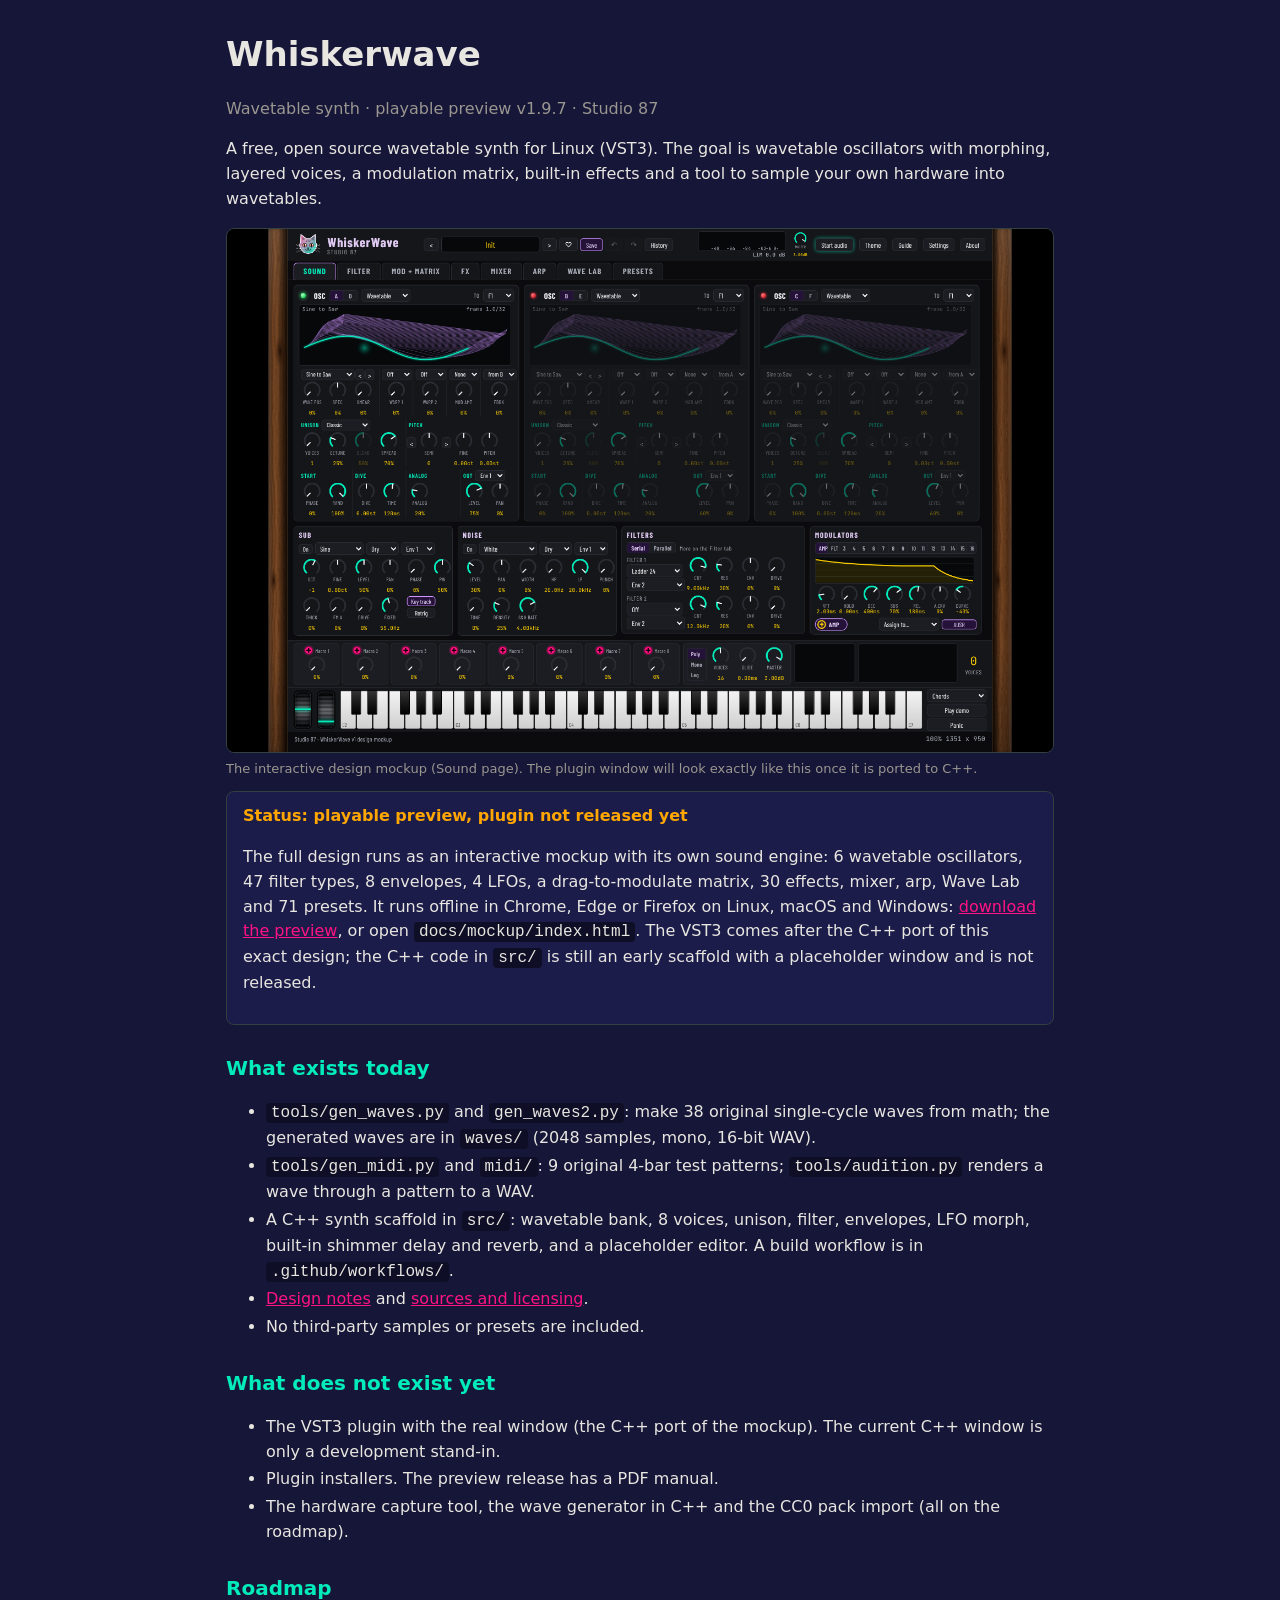
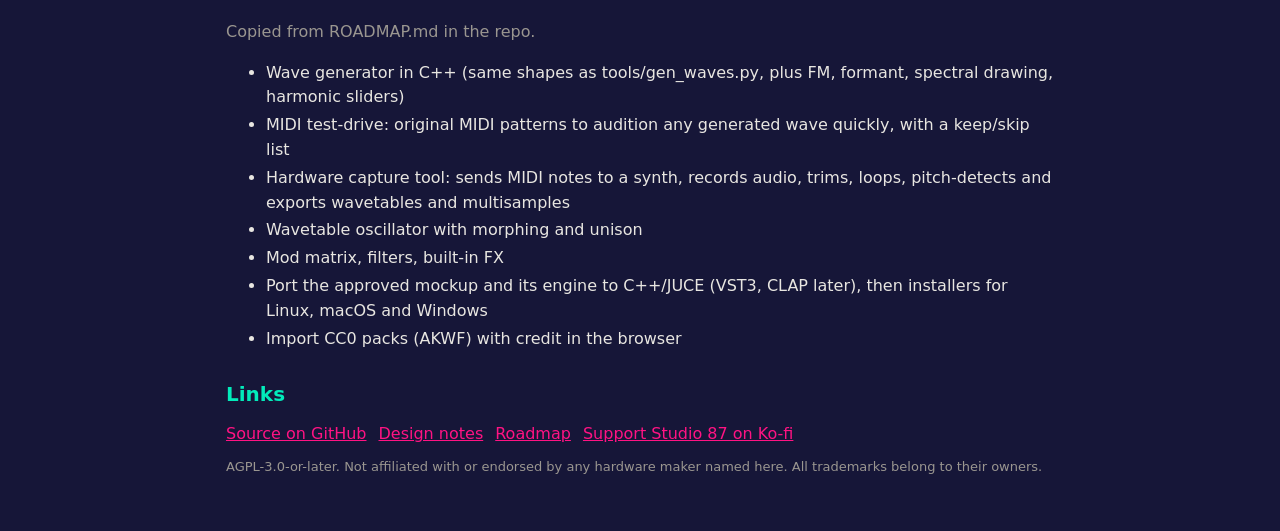
==== docs/index.html @ 93b67c62 "Mockup v1.9.7: 26 melody-grid demos from the Studio 87 music library (AI style studies, not heard by" ====
<!doctype html>
<html lang="en"><head><meta charset="utf-8"><meta name="viewport" content="width=device-width,initial-scale=1">
<title>Whiskerwave</title>
<style>
:root{--bg:#161638;--panel:#1c1c4a;--line:#33403f;--text:#e8e6e1;--muted:#9a9690;--teal:#02EBBA;--pink:#FF1383;--amber:#FFA600}
*{box-sizing:border-box}
body{margin:0;background:var(--bg);color:var(--text);font:16px/1.55 system-ui,Arial,sans-serif}
main{max-width:860px;margin:0 auto;padding:28px 16px 48px}
h1{margin:0 0 4px;font-size:34px} h2{color:var(--teal);font-size:20px;margin:28px 0 8px}
a{color:var(--pink)} .muted{color:var(--muted)}
img.shot{width:100%;height:auto;border:1px solid var(--line);border-radius:8px;display:block}
.cap{color:var(--muted);font-size:13px;margin-top:6px}
.box{background:var(--panel);border:1px solid var(--line);border-radius:8px;padding:12px 16px;margin:12px 0}
.box b{color:var(--amber)} li{margin:3px 0}
code{background:#0e0e26;padding:1px 5px;border-radius:4px}
.links a{display:inline-block;margin:4px 12px 4px 0}
</style></head><body><main>
<h1>Whiskerwave</h1>
<p class="muted">Wavetable synth · playable preview v1.9.7 · Studio 87</p>
<p>A free, open source wavetable synth for Linux (VST3). The goal is wavetable oscillators with morphing, layered voices, a modulation matrix, built-in effects and a tool to sample your own hardware into wavetables.</p>
<img class="shot" src="screenshot.png" alt="WhiskerWave mockup, Sound page">
<div class="cap">The interactive design mockup (Sound page). The plugin window will look exactly like this once it is ported to C++.</div>
<div class="box"><b>Status: playable preview, plugin not released yet</b><p>The full design runs as an interactive mockup with its own sound engine: 6 wavetable oscillators, 47 filter types, 8 envelopes, 4 LFOs, a drag-to-modulate matrix, 30 effects, mixer, arp, Wave Lab and 71 presets. It runs offline in Chrome, Edge or Firefox on Linux, macOS and Windows: <a href="https://github.com/SpeakingColors/whiskerwave-vst/releases/tag/v1.9.7-preview">download the preview</a>, or open <code>docs/mockup/index.html</code>. The VST3 comes after the C++ port of this exact design; the C++ code in <code>src/</code> is still an early scaffold with a placeholder window and is not released.</p></div>
<h2>What exists today</h2><ul><li><code>tools/gen_waves.py</code> and <code>gen_waves2.py</code>: make 38 original single-cycle waves from math; the generated waves are in <code>waves/</code> (2048 samples, mono, 16-bit WAV).</li><li><code>tools/gen_midi.py</code> and <code>midi/</code>: 9 original 4-bar test patterns; <code>tools/audition.py</code> renders a wave through a pattern to a WAV.</li><li>A C++ synth scaffold in <code>src/</code>: wavetable bank, 8 voices, unison, filter, envelopes, LFO morph, built-in shimmer delay and reverb, and a placeholder editor. A build workflow is in <code>.github/workflows/</code>.</li><li><a href="https://github.com/SpeakingColors/whiskerwave-vst/blob/main/docs/DESIGN.md">Design notes</a> and <a href="https://github.com/SpeakingColors/whiskerwave-vst/blob/main/docs/SOURCES.md">sources and licensing</a>.</li><li>No third-party samples or presets are included.</li></ul>
<h2>What does not exist yet</h2><ul><li>The VST3 plugin with the real window (the C++ port of the mockup). The current C++ window is only a development stand-in.</li><li>Plugin installers. The preview release has a PDF manual.</li><li>The hardware capture tool, the wave generator in C++ and the CC0 pack import (all on the roadmap).</li></ul>
<h2>Roadmap</h2><p class="muted">Copied from ROADMAP.md in the repo.</p><ul><li>Wave generator in C++ (same shapes as tools/gen_waves.py, plus FM, formant, spectral drawing, harmonic sliders)</li><li>MIDI test-drive: original MIDI patterns to audition any generated wave quickly, with a keep/skip list</li><li>Hardware capture tool: sends MIDI notes to a synth, records audio, trims, loops, pitch-detects and exports wavetables and multisamples</li><li>Wavetable oscillator with morphing and unison</li><li>Mod matrix, filters, built-in FX</li><li>Port the approved mockup and its engine to C++/JUCE (VST3, CLAP later), then installers for Linux, macOS and Windows</li><li>Import CC0 packs (AKWF) with credit in the browser</li></ul>
<div class="links"><h2>Links</h2><a href="https://github.com/SpeakingColors/whiskerwave-vst">Source on GitHub</a><a href="https://github.com/SpeakingColors/whiskerwave-vst/blob/main/docs/DESIGN.md">Design notes</a><a href="https://github.com/SpeakingColors/whiskerwave-vst/blob/main/ROADMAP.md">Roadmap</a><a href="https://ko-fi.com/studio87">Support Studio 87 on Ko-fi</a></div>
<p class="cap">AGPL-3.0-or-later. Not affiliated with or endorsed by any hardware maker named here. All trademarks belong to their owners.</p></main></body></html>
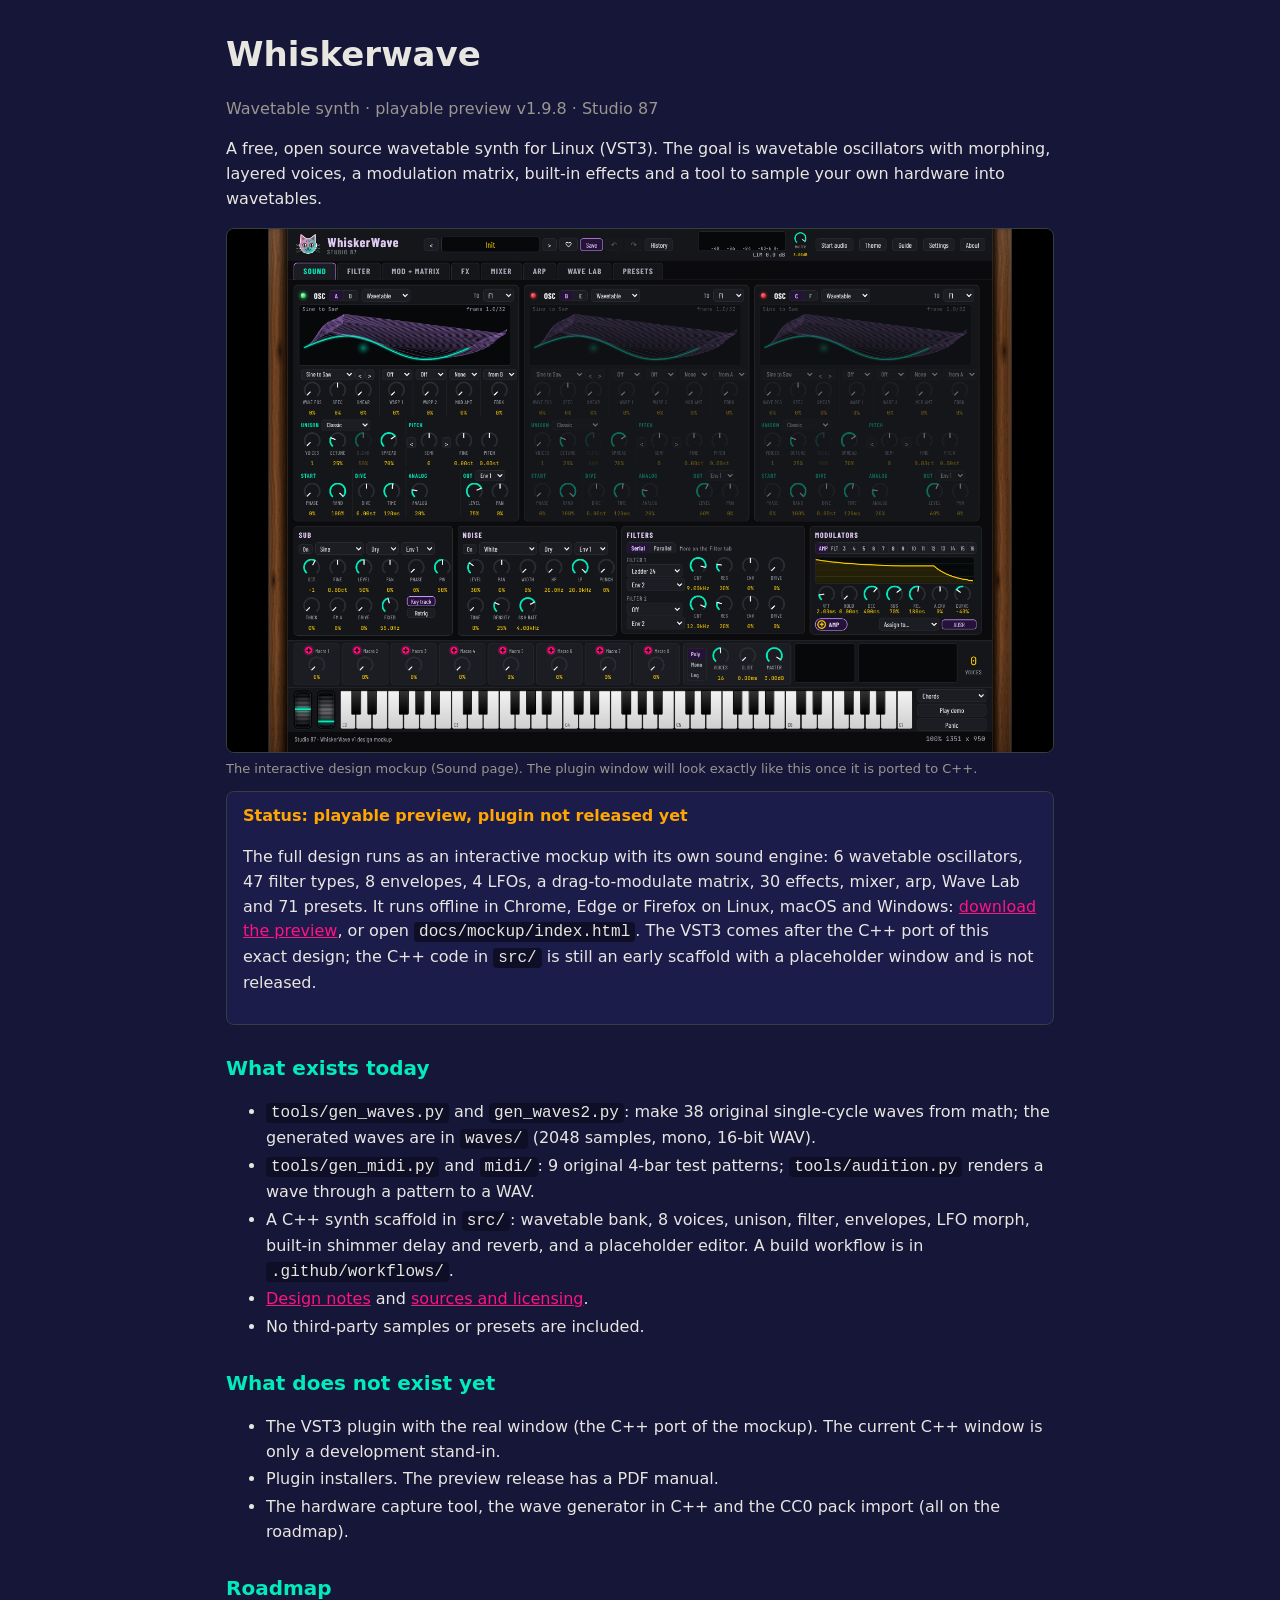
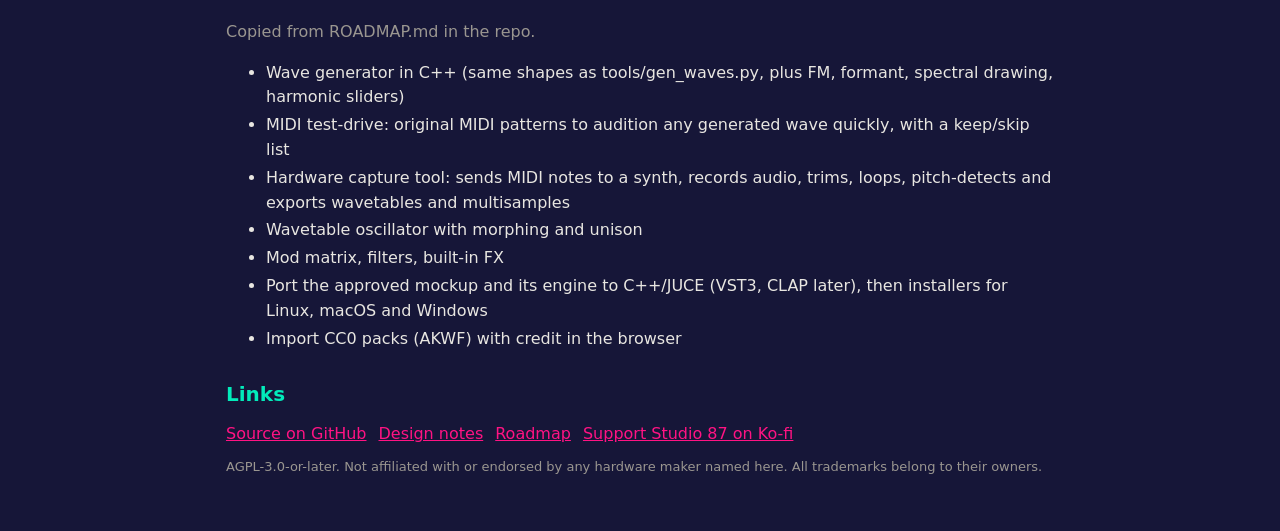
==== commit 32c89d9a: "v1.9.8: no empty info bubble on presets without a note Co-Authored-By: Claude Sonnet 5.5 <noreply@an" ====
--- a/docs/index.html
+++ b/docs/index.html
@@ -16,11 +16,11 @@
 .links a{display:inline-block;margin:4px 12px 4px 0}
 </style></head><body><main>
 <h1>Whiskerwave</h1>
-<p class="muted">Wavetable synth · playable preview v1.9.7 · Studio 87</p>
+<p class="muted">Wavetable synth · playable preview v1.9.8 · Studio 87</p>
 <p>A free, open source wavetable synth for Linux (VST3). The goal is wavetable oscillators with morphing, layered voices, a modulation matrix, built-in effects and a tool to sample your own hardware into wavetables.</p>
 <img class="shot" src="screenshot.png" alt="WhiskerWave mockup, Sound page">
 <div class="cap">The interactive design mockup (Sound page). The plugin window will look exactly like this once it is ported to C++.</div>
-<div class="box"><b>Status: playable preview, plugin not released yet</b><p>The full design runs as an interactive mockup with its own sound engine: 6 wavetable oscillators, 47 filter types, 8 envelopes, 4 LFOs, a drag-to-modulate matrix, 30 effects, mixer, arp, Wave Lab and 71 presets. It runs offline in Chrome, Edge or Firefox on Linux, macOS and Windows: <a href="https://github.com/SpeakingColors/whiskerwave-vst/releases/tag/v1.9.7-preview">download the preview</a>, or open <code>docs/mockup/index.html</code>. The VST3 comes after the C++ port of this exact design; the C++ code in <code>src/</code> is still an early scaffold with a placeholder window and is not released.</p></div>
+<div class="box"><b>Status: playable preview, plugin not released yet</b><p>The full design runs as an interactive mockup with its own sound engine: 6 wavetable oscillators, 47 filter types, 8 envelopes, 4 LFOs, a drag-to-modulate matrix, 30 effects, mixer, arp, Wave Lab and 71 presets. It runs offline in Chrome, Edge or Firefox on Linux, macOS and Windows: <a href="https://github.com/SpeakingColors/whiskerwave-vst/releases/tag/v1.9.8-preview">download the preview</a>, or open <code>docs/mockup/index.html</code>. The VST3 comes after the C++ port of this exact design; the C++ code in <code>src/</code> is still an early scaffold with a placeholder window and is not released.</p></div>
 <h2>What exists today</h2><ul><li><code>tools/gen_waves.py</code> and <code>gen_waves2.py</code>: make 38 original single-cycle waves from math; the generated waves are in <code>waves/</code> (2048 samples, mono, 16-bit WAV).</li><li><code>tools/gen_midi.py</code> and <code>midi/</code>: 9 original 4-bar test patterns; <code>tools/audition.py</code> renders a wave through a pattern to a WAV.</li><li>A C++ synth scaffold in <code>src/</code>: wavetable bank, 8 voices, unison, filter, envelopes, LFO morph, built-in shimmer delay and reverb, and a placeholder editor. A build workflow is in <code>.github/workflows/</code>.</li><li><a href="https://github.com/SpeakingColors/whiskerwave-vst/blob/main/docs/DESIGN.md">Design notes</a> and <a href="https://github.com/SpeakingColors/whiskerwave-vst/blob/main/docs/SOURCES.md">sources and licensing</a>.</li><li>No third-party samples or presets are included.</li></ul>
 <h2>What does not exist yet</h2><ul><li>The VST3 plugin with the real window (the C++ port of the mockup). The current C++ window is only a development stand-in.</li><li>Plugin installers. The preview release has a PDF manual.</li><li>The hardware capture tool, the wave generator in C++ and the CC0 pack import (all on the roadmap).</li></ul>
 <h2>Roadmap</h2><p class="muted">Copied from ROADMAP.md in the repo.</p><ul><li>Wave generator in C++ (same shapes as tools/gen_waves.py, plus FM, formant, spectral drawing, harmonic sliders)</li><li>MIDI test-drive: original MIDI patterns to audition any generated wave quickly, with a keep/skip list</li><li>Hardware capture tool: sends MIDI notes to a synth, records audio, trims, loops, pitch-detects and exports wavetables and multisamples</li><li>Wavetable oscillator with morphing and unison</li><li>Mod matrix, filters, built-in FX</li><li>Port the approved mockup and its engine to C++/JUCE (VST3, CLAP later), then installers for Linux, macOS and Windows</li><li>Import CC0 packs (AKWF) with credit in the browser</li></ul>
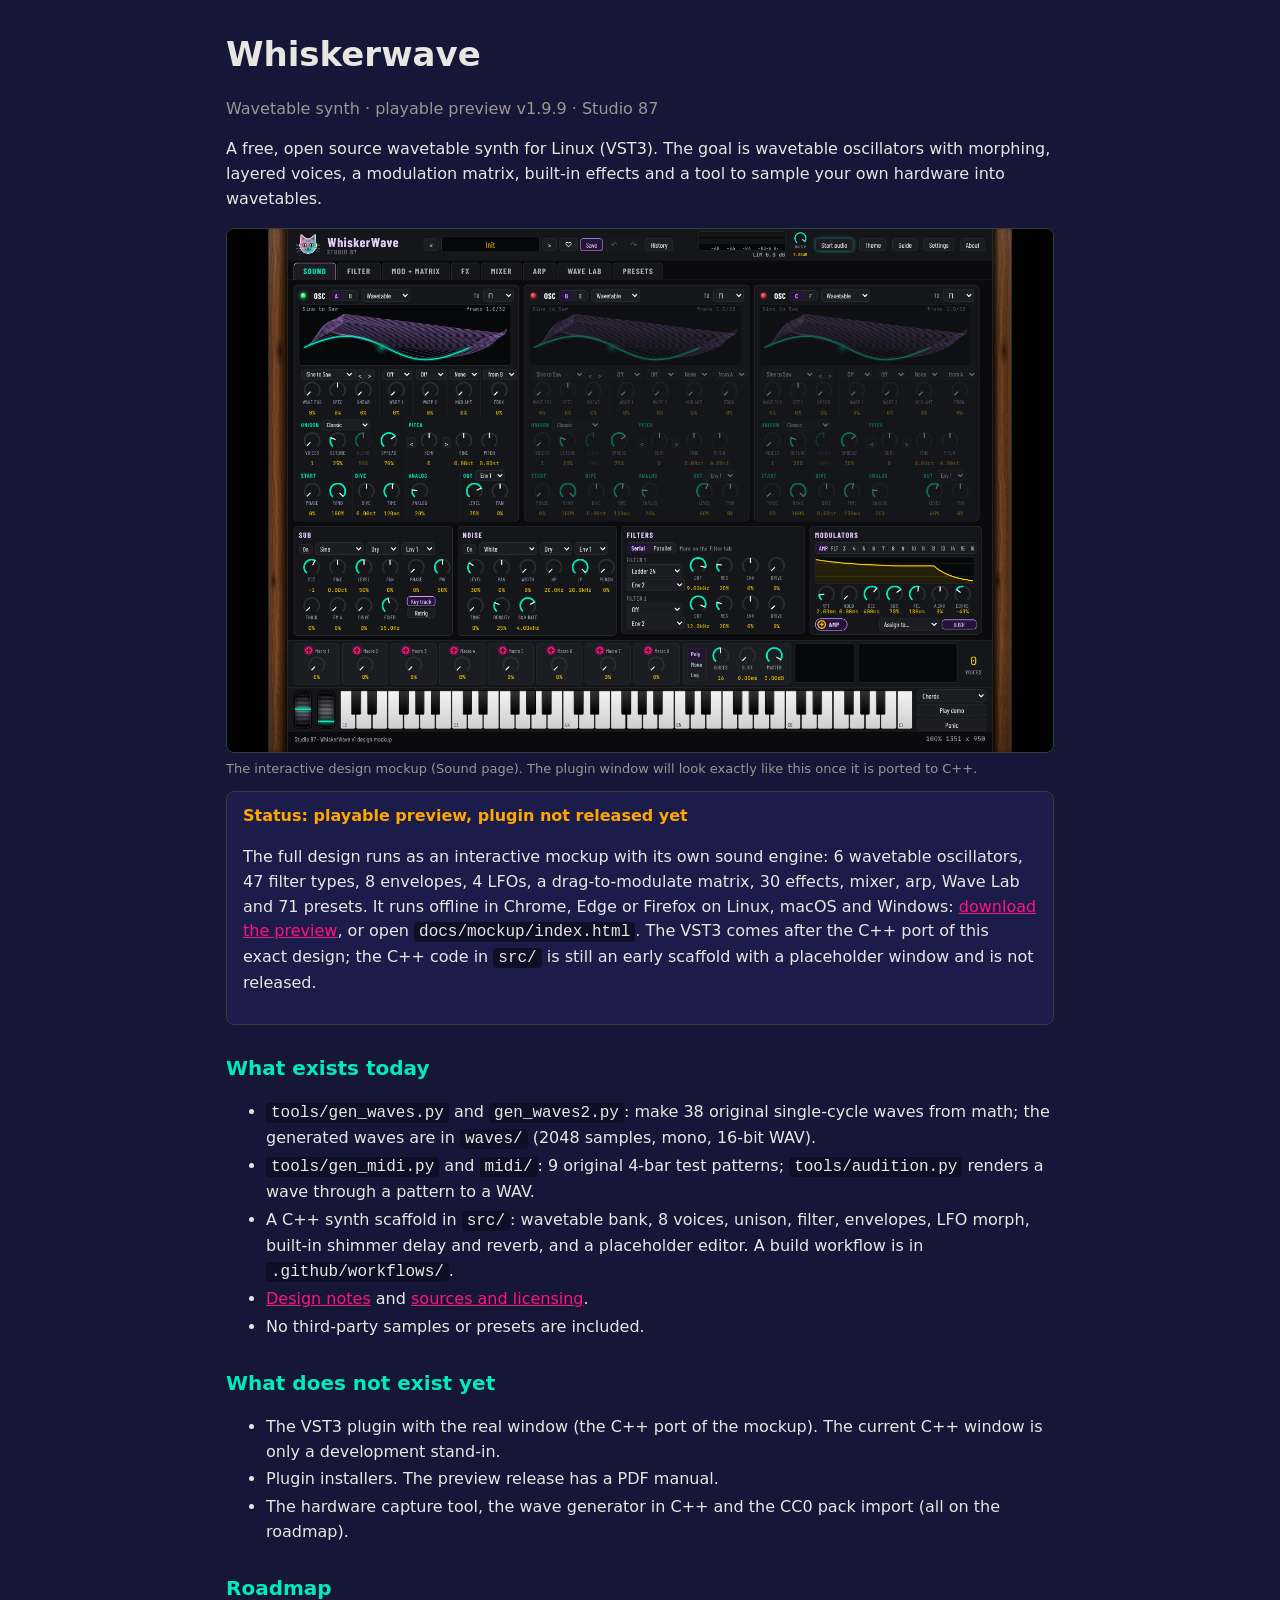
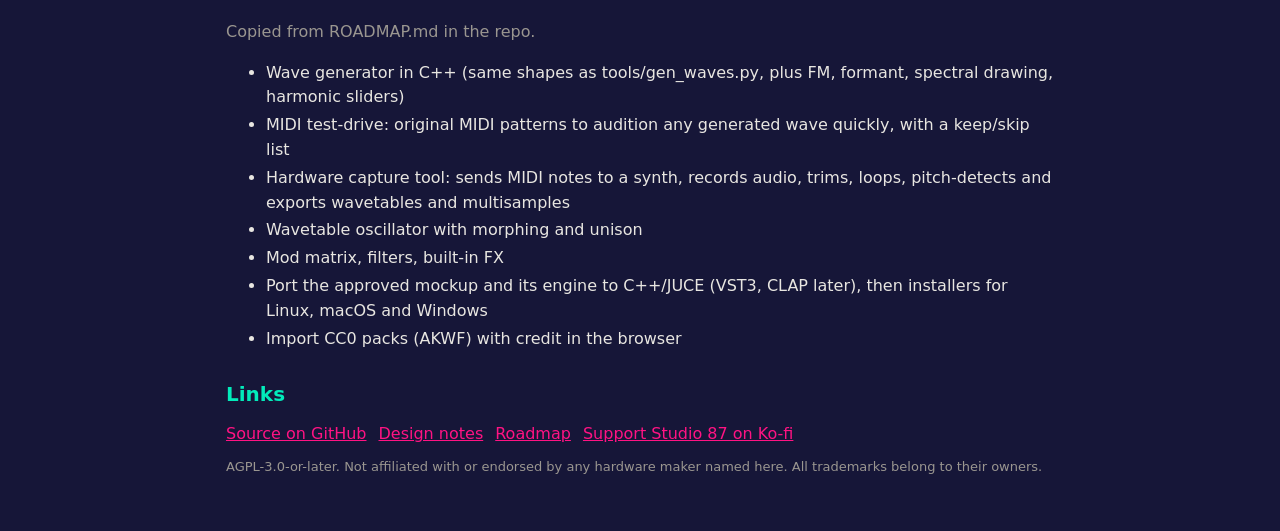
==== commit 649b62a2: "v1.9.9: popups sit inside the window between the wood cheeks, meters use the JPurrr SodaPop colours " ====
--- a/docs/index.html
+++ b/docs/index.html
@@ -16,11 +16,11 @@
 .links a{display:inline-block;margin:4px 12px 4px 0}
 </style></head><body><main>
 <h1>Whiskerwave</h1>
-<p class="muted">Wavetable synth · playable preview v1.9.8 · Studio 87</p>
+<p class="muted">Wavetable synth · playable preview v1.9.9 · Studio 87</p>
 <p>A free, open source wavetable synth for Linux (VST3). The goal is wavetable oscillators with morphing, layered voices, a modulation matrix, built-in effects and a tool to sample your own hardware into wavetables.</p>
 <img class="shot" src="screenshot.png" alt="WhiskerWave mockup, Sound page">
 <div class="cap">The interactive design mockup (Sound page). The plugin window will look exactly like this once it is ported to C++.</div>
-<div class="box"><b>Status: playable preview, plugin not released yet</b><p>The full design runs as an interactive mockup with its own sound engine: 6 wavetable oscillators, 47 filter types, 8 envelopes, 4 LFOs, a drag-to-modulate matrix, 30 effects, mixer, arp, Wave Lab and 71 presets. It runs offline in Chrome, Edge or Firefox on Linux, macOS and Windows: <a href="https://github.com/SpeakingColors/whiskerwave-vst/releases/tag/v1.9.8-preview">download the preview</a>, or open <code>docs/mockup/index.html</code>. The VST3 comes after the C++ port of this exact design; the C++ code in <code>src/</code> is still an early scaffold with a placeholder window and is not released.</p></div>
+<div class="box"><b>Status: playable preview, plugin not released yet</b><p>The full design runs as an interactive mockup with its own sound engine: 6 wavetable oscillators, 47 filter types, 8 envelopes, 4 LFOs, a drag-to-modulate matrix, 30 effects, mixer, arp, Wave Lab and 71 presets. It runs offline in Chrome, Edge or Firefox on Linux, macOS and Windows: <a href="https://github.com/SpeakingColors/whiskerwave-vst/releases/tag/v1.9.9-preview">download the preview</a>, or open <code>docs/mockup/index.html</code>. The VST3 comes after the C++ port of this exact design; the C++ code in <code>src/</code> is still an early scaffold with a placeholder window and is not released.</p></div>
 <h2>What exists today</h2><ul><li><code>tools/gen_waves.py</code> and <code>gen_waves2.py</code>: make 38 original single-cycle waves from math; the generated waves are in <code>waves/</code> (2048 samples, mono, 16-bit WAV).</li><li><code>tools/gen_midi.py</code> and <code>midi/</code>: 9 original 4-bar test patterns; <code>tools/audition.py</code> renders a wave through a pattern to a WAV.</li><li>A C++ synth scaffold in <code>src/</code>: wavetable bank, 8 voices, unison, filter, envelopes, LFO morph, built-in shimmer delay and reverb, and a placeholder editor. A build workflow is in <code>.github/workflows/</code>.</li><li><a href="https://github.com/SpeakingColors/whiskerwave-vst/blob/main/docs/DESIGN.md">Design notes</a> and <a href="https://github.com/SpeakingColors/whiskerwave-vst/blob/main/docs/SOURCES.md">sources and licensing</a>.</li><li>No third-party samples or presets are included.</li></ul>
 <h2>What does not exist yet</h2><ul><li>The VST3 plugin with the real window (the C++ port of the mockup). The current C++ window is only a development stand-in.</li><li>Plugin installers. The preview release has a PDF manual.</li><li>The hardware capture tool, the wave generator in C++ and the CC0 pack import (all on the roadmap).</li></ul>
 <h2>Roadmap</h2><p class="muted">Copied from ROADMAP.md in the repo.</p><ul><li>Wave generator in C++ (same shapes as tools/gen_waves.py, plus FM, formant, spectral drawing, harmonic sliders)</li><li>MIDI test-drive: original MIDI patterns to audition any generated wave quickly, with a keep/skip list</li><li>Hardware capture tool: sends MIDI notes to a synth, records audio, trims, loops, pitch-detects and exports wavetables and multisamples</li><li>Wavetable oscillator with morphing and unison</li><li>Mod matrix, filters, built-in FX</li><li>Port the approved mockup and its engine to C++/JUCE (VST3, CLAP later), then installers for Linux, macOS and Windows</li><li>Import CC0 packs (AKWF) with credit in the browser</li></ul>
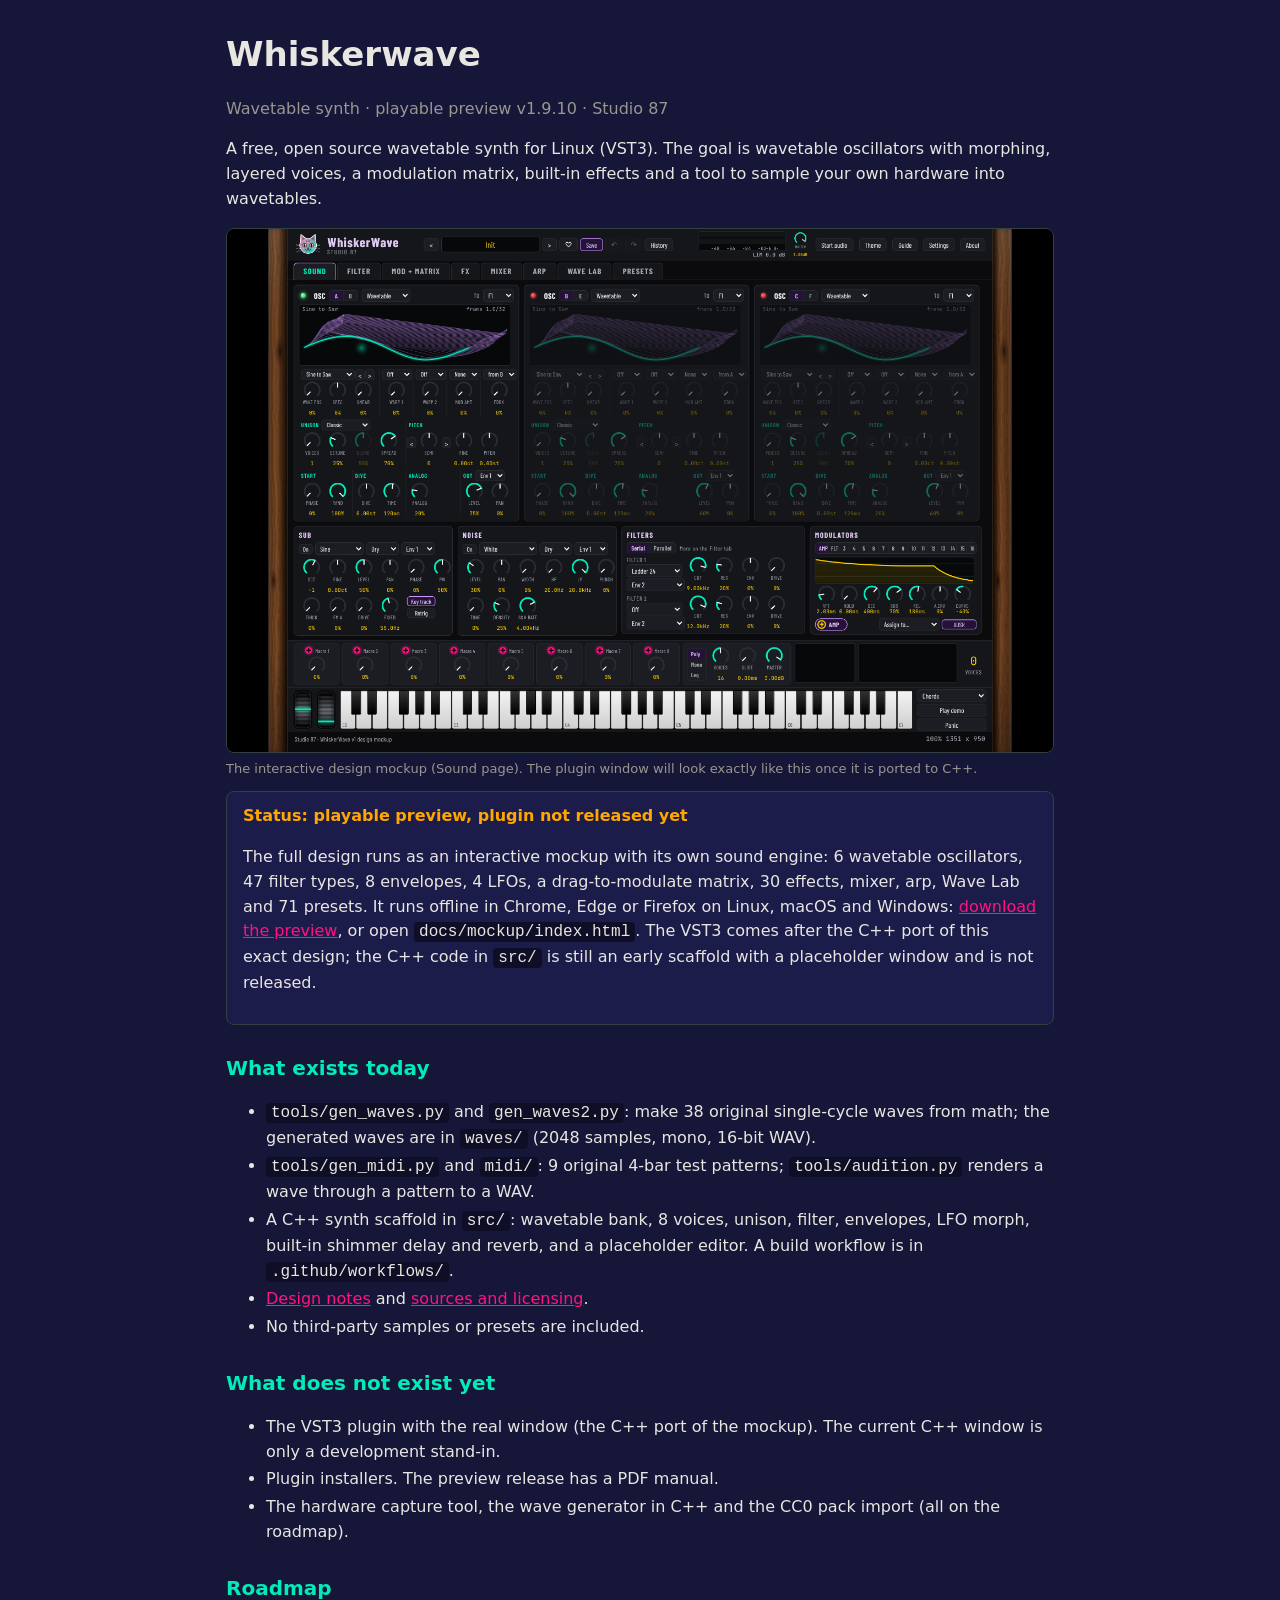
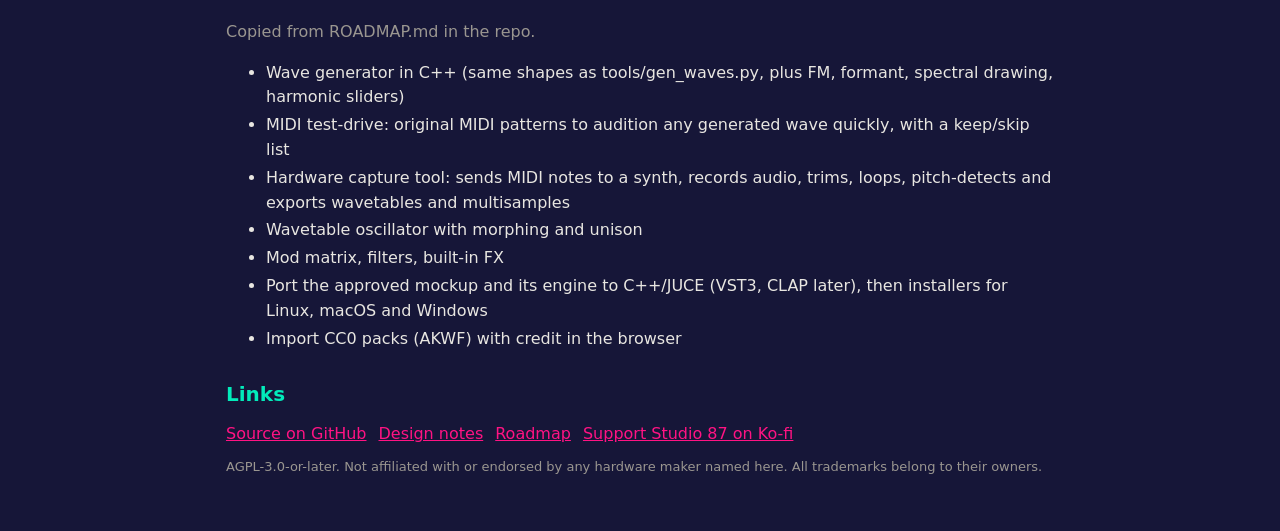
==== commit 46c11f6d: "v1.9.10: custom LFO shape is editable in every modulator slot, rewritten Hands up, Lead melody and H" ====
--- a/docs/index.html
+++ b/docs/index.html
@@ -16,11 +16,11 @@
 .links a{display:inline-block;margin:4px 12px 4px 0}
 </style></head><body><main>
 <h1>Whiskerwave</h1>
-<p class="muted">Wavetable synth · playable preview v1.9.9 · Studio 87</p>
+<p class="muted">Wavetable synth · playable preview v1.9.10 · Studio 87</p>
 <p>A free, open source wavetable synth for Linux (VST3). The goal is wavetable oscillators with morphing, layered voices, a modulation matrix, built-in effects and a tool to sample your own hardware into wavetables.</p>
 <img class="shot" src="screenshot.png" alt="WhiskerWave mockup, Sound page">
 <div class="cap">The interactive design mockup (Sound page). The plugin window will look exactly like this once it is ported to C++.</div>
-<div class="box"><b>Status: playable preview, plugin not released yet</b><p>The full design runs as an interactive mockup with its own sound engine: 6 wavetable oscillators, 47 filter types, 8 envelopes, 4 LFOs, a drag-to-modulate matrix, 30 effects, mixer, arp, Wave Lab and 71 presets. It runs offline in Chrome, Edge or Firefox on Linux, macOS and Windows: <a href="https://github.com/SpeakingColors/whiskerwave-vst/releases/tag/v1.9.9-preview">download the preview</a>, or open <code>docs/mockup/index.html</code>. The VST3 comes after the C++ port of this exact design; the C++ code in <code>src/</code> is still an early scaffold with a placeholder window and is not released.</p></div>
+<div class="box"><b>Status: playable preview, plugin not released yet</b><p>The full design runs as an interactive mockup with its own sound engine: 6 wavetable oscillators, 47 filter types, 8 envelopes, 4 LFOs, a drag-to-modulate matrix, 30 effects, mixer, arp, Wave Lab and 71 presets. It runs offline in Chrome, Edge or Firefox on Linux, macOS and Windows: <a href="https://github.com/SpeakingColors/whiskerwave-vst/releases/tag/v1.9.10-preview">download the preview</a>, or open <code>docs/mockup/index.html</code>. The VST3 comes after the C++ port of this exact design; the C++ code in <code>src/</code> is still an early scaffold with a placeholder window and is not released.</p></div>
 <h2>What exists today</h2><ul><li><code>tools/gen_waves.py</code> and <code>gen_waves2.py</code>: make 38 original single-cycle waves from math; the generated waves are in <code>waves/</code> (2048 samples, mono, 16-bit WAV).</li><li><code>tools/gen_midi.py</code> and <code>midi/</code>: 9 original 4-bar test patterns; <code>tools/audition.py</code> renders a wave through a pattern to a WAV.</li><li>A C++ synth scaffold in <code>src/</code>: wavetable bank, 8 voices, unison, filter, envelopes, LFO morph, built-in shimmer delay and reverb, and a placeholder editor. A build workflow is in <code>.github/workflows/</code>.</li><li><a href="https://github.com/SpeakingColors/whiskerwave-vst/blob/main/docs/DESIGN.md">Design notes</a> and <a href="https://github.com/SpeakingColors/whiskerwave-vst/blob/main/docs/SOURCES.md">sources and licensing</a>.</li><li>No third-party samples or presets are included.</li></ul>
 <h2>What does not exist yet</h2><ul><li>The VST3 plugin with the real window (the C++ port of the mockup). The current C++ window is only a development stand-in.</li><li>Plugin installers. The preview release has a PDF manual.</li><li>The hardware capture tool, the wave generator in C++ and the CC0 pack import (all on the roadmap).</li></ul>
 <h2>Roadmap</h2><p class="muted">Copied from ROADMAP.md in the repo.</p><ul><li>Wave generator in C++ (same shapes as tools/gen_waves.py, plus FM, formant, spectral drawing, harmonic sliders)</li><li>MIDI test-drive: original MIDI patterns to audition any generated wave quickly, with a keep/skip list</li><li>Hardware capture tool: sends MIDI notes to a synth, records audio, trims, loops, pitch-detects and exports wavetables and multisamples</li><li>Wavetable oscillator with morphing and unison</li><li>Mod matrix, filters, built-in FX</li><li>Port the approved mockup and its engine to C++/JUCE (VST3, CLAP later), then installers for Linux, macOS and Windows</li><li>Import CC0 packs (AKWF) with credit in the browser</li></ul>
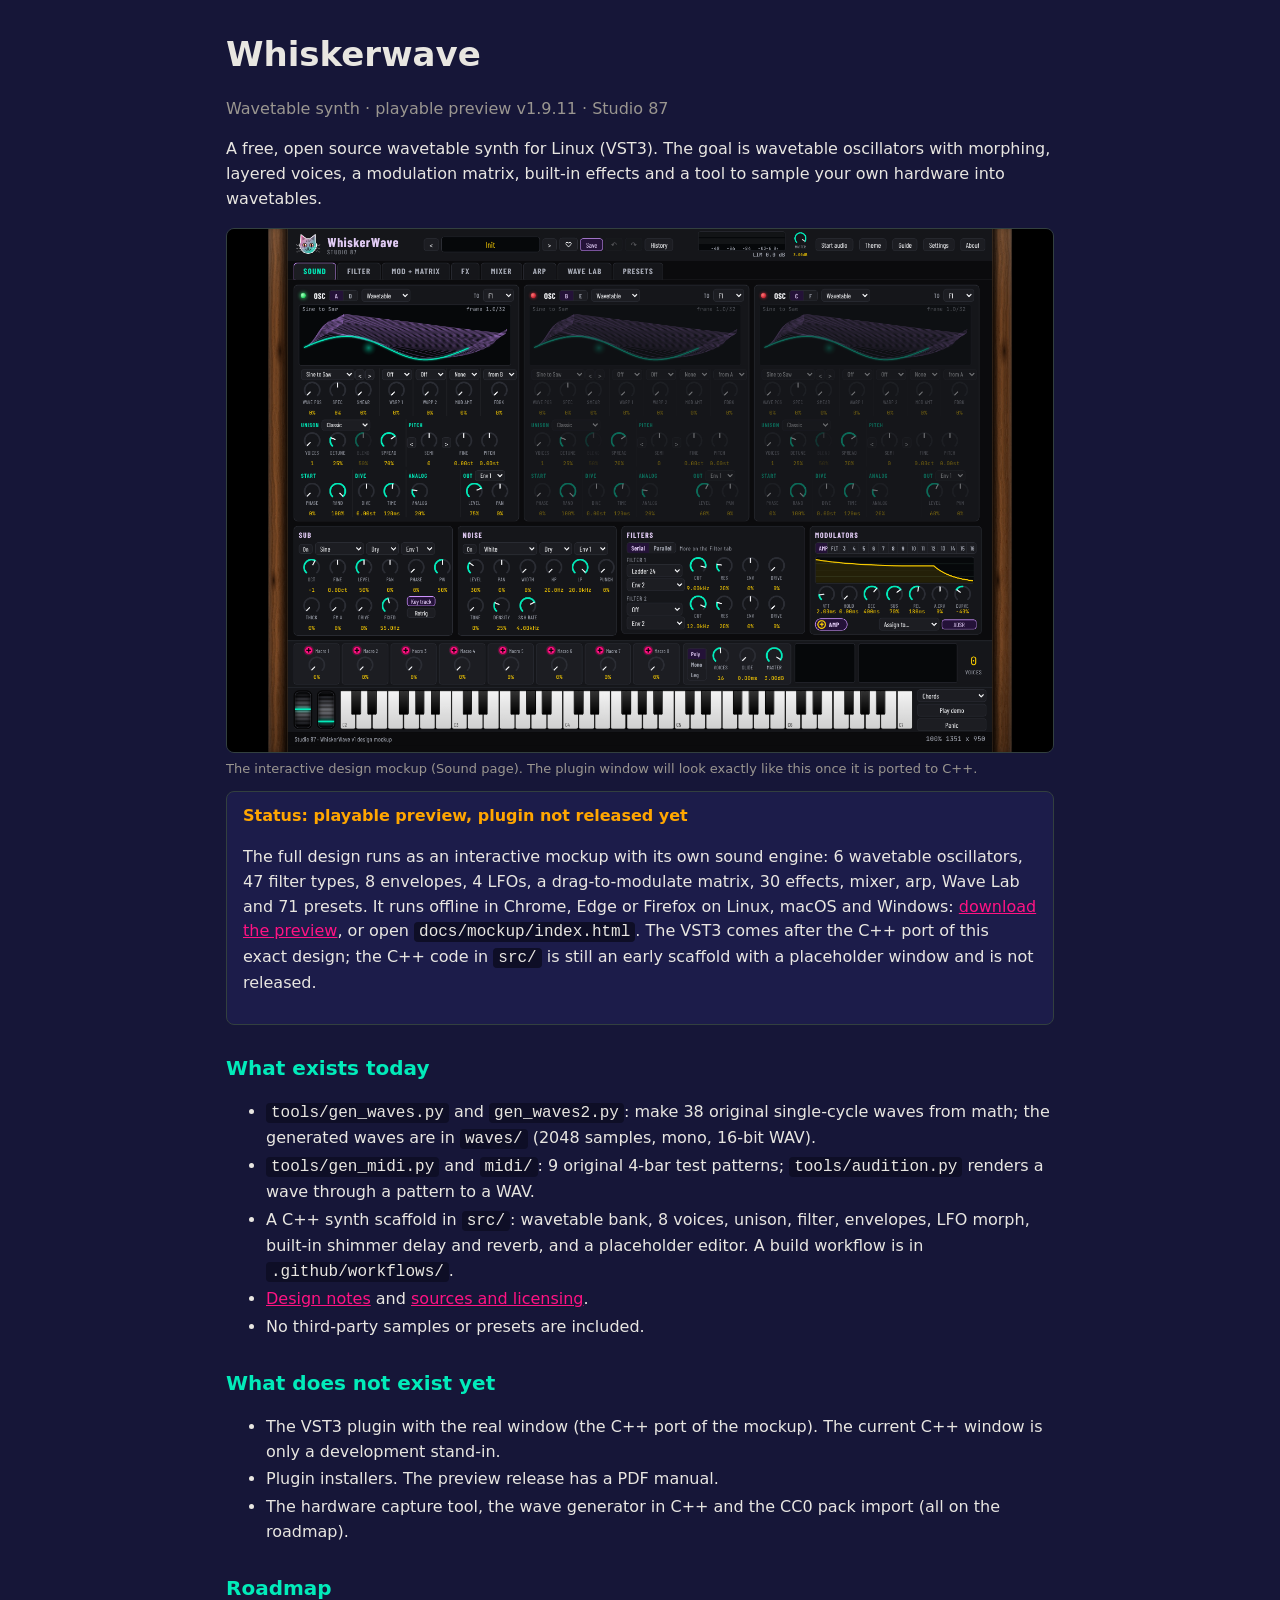
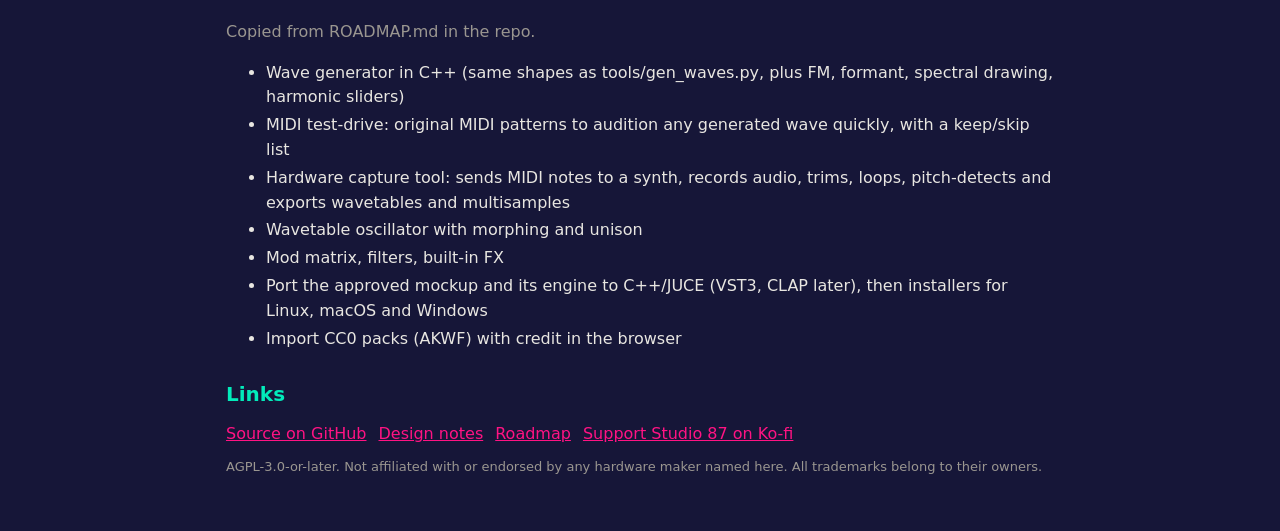
==== commit efd74302: "v1.9.11: audio start can no longer hang: worklet timeout, silent-worklet watchdog with fallback, res" ====
--- a/docs/index.html
+++ b/docs/index.html
@@ -16,11 +16,11 @@
 .links a{display:inline-block;margin:4px 12px 4px 0}
 </style></head><body><main>
 <h1>Whiskerwave</h1>
-<p class="muted">Wavetable synth · playable preview v1.9.10 · Studio 87</p>
+<p class="muted">Wavetable synth · playable preview v1.9.11 · Studio 87</p>
 <p>A free, open source wavetable synth for Linux (VST3). The goal is wavetable oscillators with morphing, layered voices, a modulation matrix, built-in effects and a tool to sample your own hardware into wavetables.</p>
 <img class="shot" src="screenshot.png" alt="WhiskerWave mockup, Sound page">
 <div class="cap">The interactive design mockup (Sound page). The plugin window will look exactly like this once it is ported to C++.</div>
-<div class="box"><b>Status: playable preview, plugin not released yet</b><p>The full design runs as an interactive mockup with its own sound engine: 6 wavetable oscillators, 47 filter types, 8 envelopes, 4 LFOs, a drag-to-modulate matrix, 30 effects, mixer, arp, Wave Lab and 71 presets. It runs offline in Chrome, Edge or Firefox on Linux, macOS and Windows: <a href="https://github.com/SpeakingColors/whiskerwave-vst/releases/tag/v1.9.10-preview">download the preview</a>, or open <code>docs/mockup/index.html</code>. The VST3 comes after the C++ port of this exact design; the C++ code in <code>src/</code> is still an early scaffold with a placeholder window and is not released.</p></div>
+<div class="box"><b>Status: playable preview, plugin not released yet</b><p>The full design runs as an interactive mockup with its own sound engine: 6 wavetable oscillators, 47 filter types, 8 envelopes, 4 LFOs, a drag-to-modulate matrix, 30 effects, mixer, arp, Wave Lab and 71 presets. It runs offline in Chrome, Edge or Firefox on Linux, macOS and Windows: <a href="https://github.com/SpeakingColors/whiskerwave-vst/releases/tag/v1.9.11-preview">download the preview</a>, or open <code>docs/mockup/index.html</code>. The VST3 comes after the C++ port of this exact design; the C++ code in <code>src/</code> is still an early scaffold with a placeholder window and is not released.</p></div>
 <h2>What exists today</h2><ul><li><code>tools/gen_waves.py</code> and <code>gen_waves2.py</code>: make 38 original single-cycle waves from math; the generated waves are in <code>waves/</code> (2048 samples, mono, 16-bit WAV).</li><li><code>tools/gen_midi.py</code> and <code>midi/</code>: 9 original 4-bar test patterns; <code>tools/audition.py</code> renders a wave through a pattern to a WAV.</li><li>A C++ synth scaffold in <code>src/</code>: wavetable bank, 8 voices, unison, filter, envelopes, LFO morph, built-in shimmer delay and reverb, and a placeholder editor. A build workflow is in <code>.github/workflows/</code>.</li><li><a href="https://github.com/SpeakingColors/whiskerwave-vst/blob/main/docs/DESIGN.md">Design notes</a> and <a href="https://github.com/SpeakingColors/whiskerwave-vst/blob/main/docs/SOURCES.md">sources and licensing</a>.</li><li>No third-party samples or presets are included.</li></ul>
 <h2>What does not exist yet</h2><ul><li>The VST3 plugin with the real window (the C++ port of the mockup). The current C++ window is only a development stand-in.</li><li>Plugin installers. The preview release has a PDF manual.</li><li>The hardware capture tool, the wave generator in C++ and the CC0 pack import (all on the roadmap).</li></ul>
 <h2>Roadmap</h2><p class="muted">Copied from ROADMAP.md in the repo.</p><ul><li>Wave generator in C++ (same shapes as tools/gen_waves.py, plus FM, formant, spectral drawing, harmonic sliders)</li><li>MIDI test-drive: original MIDI patterns to audition any generated wave quickly, with a keep/skip list</li><li>Hardware capture tool: sends MIDI notes to a synth, records audio, trims, loops, pitch-detects and exports wavetables and multisamples</li><li>Wavetable oscillator with morphing and unison</li><li>Mod matrix, filters, built-in FX</li><li>Port the approved mockup and its engine to C++/JUCE (VST3, CLAP later), then installers for Linux, macOS and Windows</li><li>Import CC0 packs (AKWF) with credit in the browser</li></ul>
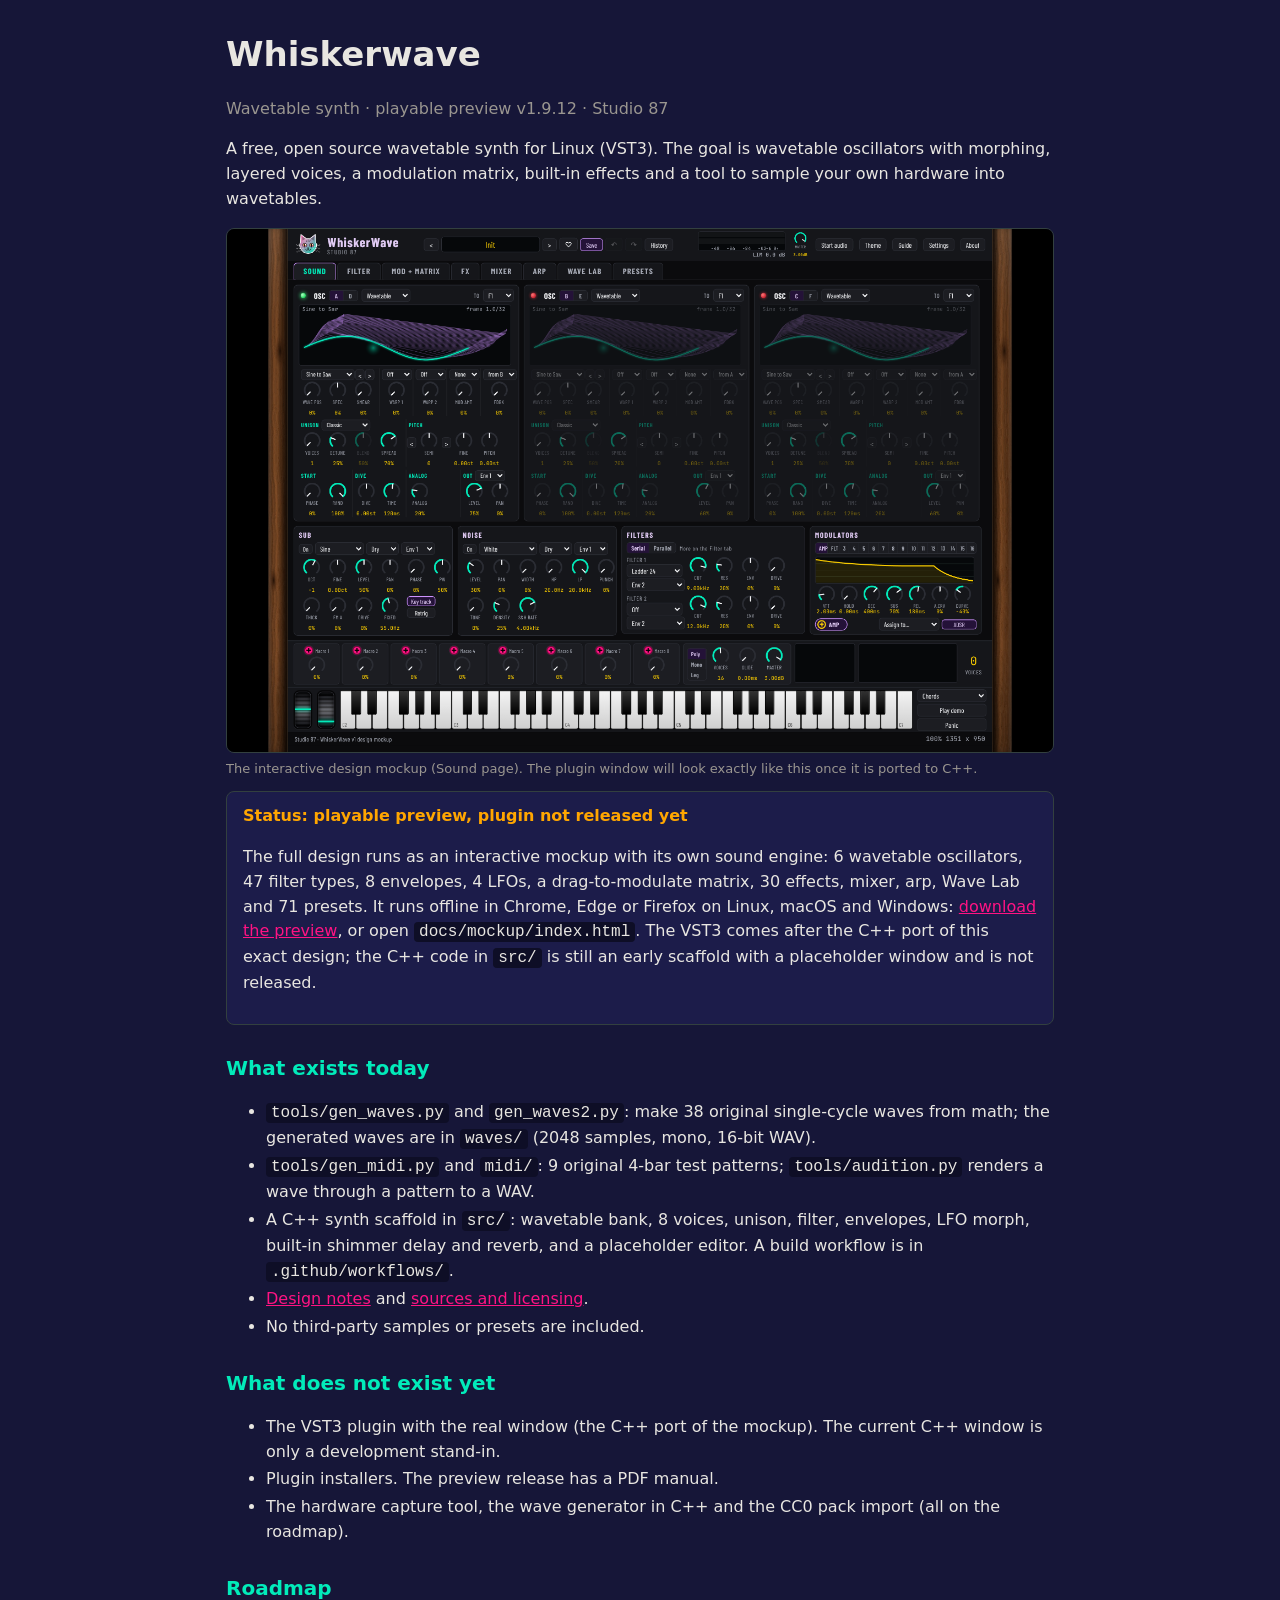
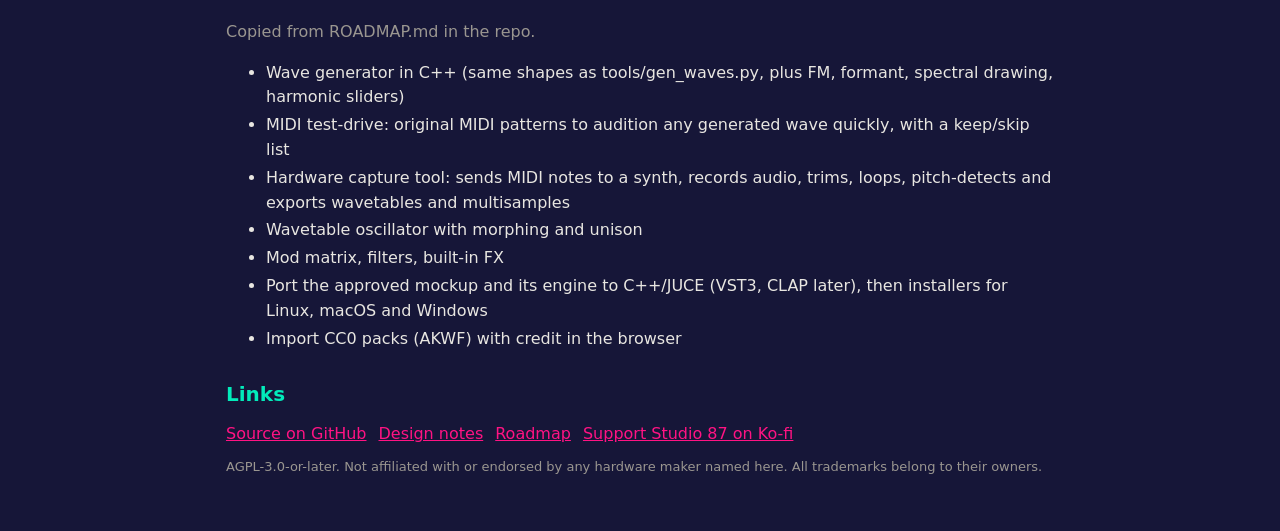
==== commit 9ebfe457: "v1.9.12: revert the audio start change from v1.9.11 (the silence was Safari) Co-Authored-By: Claude " ====
--- a/docs/index.html
+++ b/docs/index.html
@@ -16,11 +16,11 @@
 .links a{display:inline-block;margin:4px 12px 4px 0}
 </style></head><body><main>
 <h1>Whiskerwave</h1>
-<p class="muted">Wavetable synth · playable preview v1.9.11 · Studio 87</p>
+<p class="muted">Wavetable synth · playable preview v1.9.12 · Studio 87</p>
 <p>A free, open source wavetable synth for Linux (VST3). The goal is wavetable oscillators with morphing, layered voices, a modulation matrix, built-in effects and a tool to sample your own hardware into wavetables.</p>
 <img class="shot" src="screenshot.png" alt="WhiskerWave mockup, Sound page">
 <div class="cap">The interactive design mockup (Sound page). The plugin window will look exactly like this once it is ported to C++.</div>
-<div class="box"><b>Status: playable preview, plugin not released yet</b><p>The full design runs as an interactive mockup with its own sound engine: 6 wavetable oscillators, 47 filter types, 8 envelopes, 4 LFOs, a drag-to-modulate matrix, 30 effects, mixer, arp, Wave Lab and 71 presets. It runs offline in Chrome, Edge or Firefox on Linux, macOS and Windows: <a href="https://github.com/SpeakingColors/whiskerwave-vst/releases/tag/v1.9.11-preview">download the preview</a>, or open <code>docs/mockup/index.html</code>. The VST3 comes after the C++ port of this exact design; the C++ code in <code>src/</code> is still an early scaffold with a placeholder window and is not released.</p></div>
+<div class="box"><b>Status: playable preview, plugin not released yet</b><p>The full design runs as an interactive mockup with its own sound engine: 6 wavetable oscillators, 47 filter types, 8 envelopes, 4 LFOs, a drag-to-modulate matrix, 30 effects, mixer, arp, Wave Lab and 71 presets. It runs offline in Chrome, Edge or Firefox on Linux, macOS and Windows: <a href="https://github.com/SpeakingColors/whiskerwave-vst/releases/tag/v1.9.12-preview">download the preview</a>, or open <code>docs/mockup/index.html</code>. The VST3 comes after the C++ port of this exact design; the C++ code in <code>src/</code> is still an early scaffold with a placeholder window and is not released.</p></div>
 <h2>What exists today</h2><ul><li><code>tools/gen_waves.py</code> and <code>gen_waves2.py</code>: make 38 original single-cycle waves from math; the generated waves are in <code>waves/</code> (2048 samples, mono, 16-bit WAV).</li><li><code>tools/gen_midi.py</code> and <code>midi/</code>: 9 original 4-bar test patterns; <code>tools/audition.py</code> renders a wave through a pattern to a WAV.</li><li>A C++ synth scaffold in <code>src/</code>: wavetable bank, 8 voices, unison, filter, envelopes, LFO morph, built-in shimmer delay and reverb, and a placeholder editor. A build workflow is in <code>.github/workflows/</code>.</li><li><a href="https://github.com/SpeakingColors/whiskerwave-vst/blob/main/docs/DESIGN.md">Design notes</a> and <a href="https://github.com/SpeakingColors/whiskerwave-vst/blob/main/docs/SOURCES.md">sources and licensing</a>.</li><li>No third-party samples or presets are included.</li></ul>
 <h2>What does not exist yet</h2><ul><li>The VST3 plugin with the real window (the C++ port of the mockup). The current C++ window is only a development stand-in.</li><li>Plugin installers. The preview release has a PDF manual.</li><li>The hardware capture tool, the wave generator in C++ and the CC0 pack import (all on the roadmap).</li></ul>
 <h2>Roadmap</h2><p class="muted">Copied from ROADMAP.md in the repo.</p><ul><li>Wave generator in C++ (same shapes as tools/gen_waves.py, plus FM, formant, spectral drawing, harmonic sliders)</li><li>MIDI test-drive: original MIDI patterns to audition any generated wave quickly, with a keep/skip list</li><li>Hardware capture tool: sends MIDI notes to a synth, records audio, trims, loops, pitch-detects and exports wavetables and multisamples</li><li>Wavetable oscillator with morphing and unison</li><li>Mod matrix, filters, built-in FX</li><li>Port the approved mockup and its engine to C++/JUCE (VST3, CLAP later), then installers for Linux, macOS and Windows</li><li>Import CC0 packs (AKWF) with credit in the browser</li></ul>
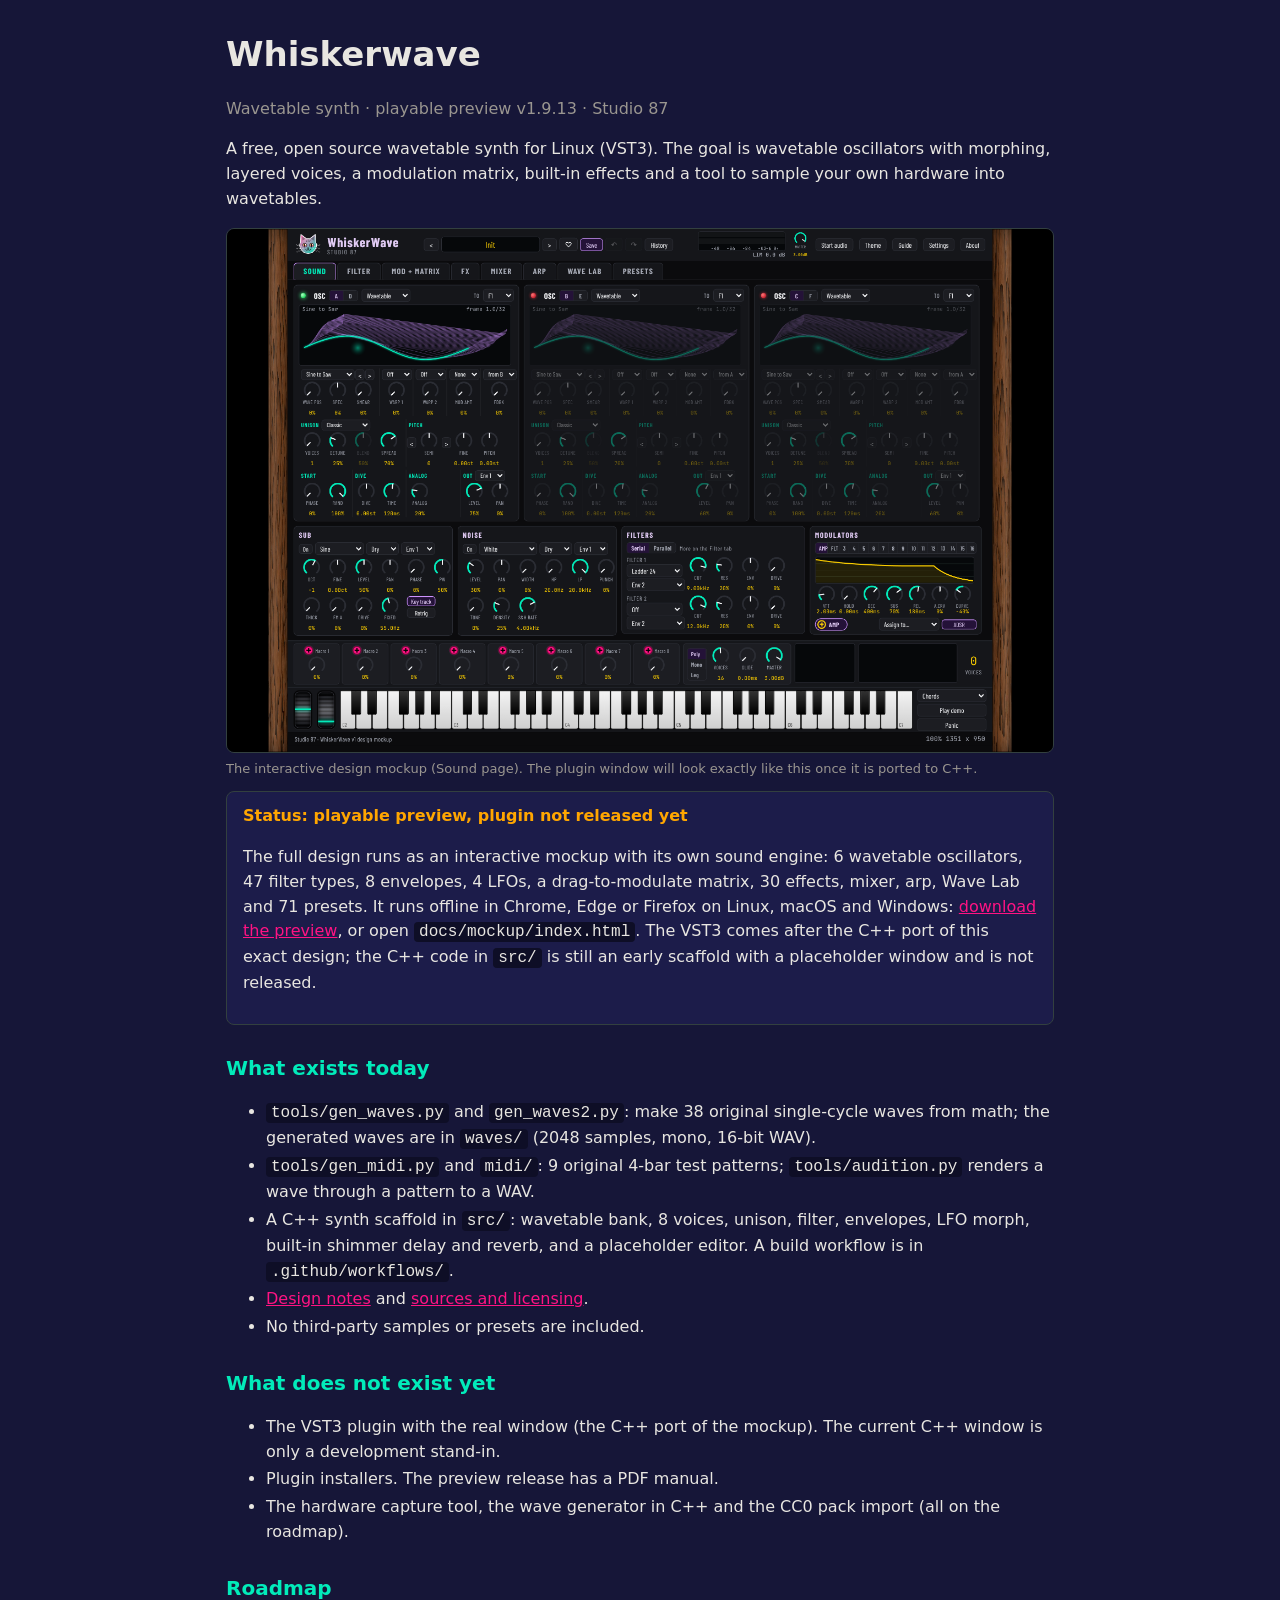
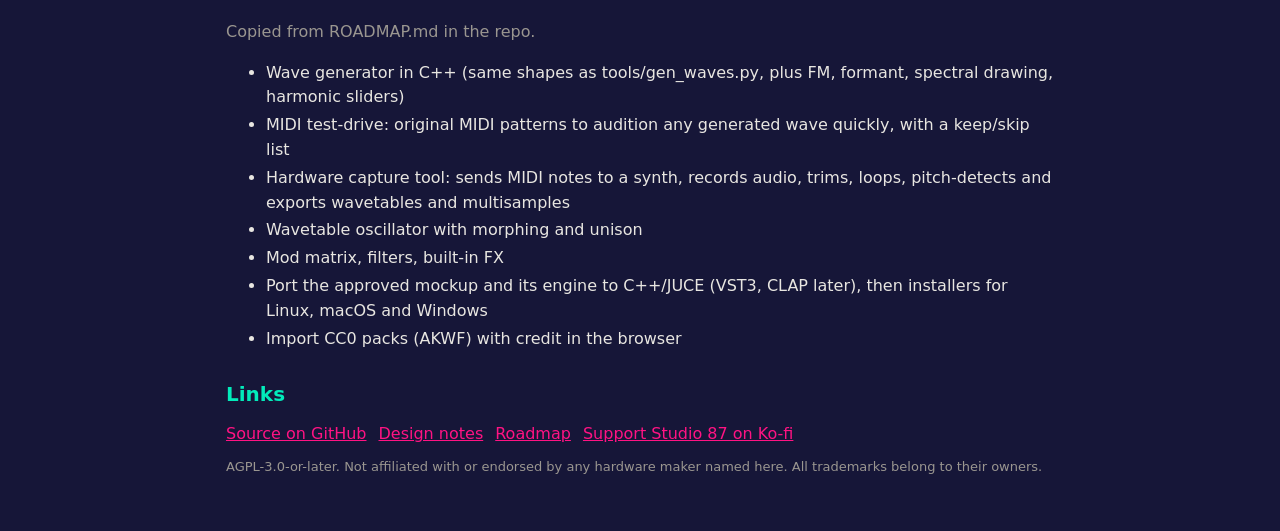
==== commit ff96e2f7: "v1.9.13: new factory preset Simple Wonder, latest cat-ui walnut wood cheeks, refreshed screenshots a" ====
--- a/docs/index.html
+++ b/docs/index.html
@@ -16,11 +16,11 @@
 .links a{display:inline-block;margin:4px 12px 4px 0}
 </style></head><body><main>
 <h1>Whiskerwave</h1>
-<p class="muted">Wavetable synth · playable preview v1.9.12 · Studio 87</p>
+<p class="muted">Wavetable synth · playable preview v1.9.13 · Studio 87</p>
 <p>A free, open source wavetable synth for Linux (VST3). The goal is wavetable oscillators with morphing, layered voices, a modulation matrix, built-in effects and a tool to sample your own hardware into wavetables.</p>
 <img class="shot" src="screenshot.png" alt="WhiskerWave mockup, Sound page">
 <div class="cap">The interactive design mockup (Sound page). The plugin window will look exactly like this once it is ported to C++.</div>
-<div class="box"><b>Status: playable preview, plugin not released yet</b><p>The full design runs as an interactive mockup with its own sound engine: 6 wavetable oscillators, 47 filter types, 8 envelopes, 4 LFOs, a drag-to-modulate matrix, 30 effects, mixer, arp, Wave Lab and 71 presets. It runs offline in Chrome, Edge or Firefox on Linux, macOS and Windows: <a href="https://github.com/SpeakingColors/whiskerwave-vst/releases/tag/v1.9.12-preview">download the preview</a>, or open <code>docs/mockup/index.html</code>. The VST3 comes after the C++ port of this exact design; the C++ code in <code>src/</code> is still an early scaffold with a placeholder window and is not released.</p></div>
+<div class="box"><b>Status: playable preview, plugin not released yet</b><p>The full design runs as an interactive mockup with its own sound engine: 6 wavetable oscillators, 47 filter types, 8 envelopes, 4 LFOs, a drag-to-modulate matrix, 30 effects, mixer, arp, Wave Lab and 71 presets. It runs offline in Chrome, Edge or Firefox on Linux, macOS and Windows: <a href="https://github.com/SpeakingColors/whiskerwave-vst/releases/tag/v1.9.13-preview">download the preview</a>, or open <code>docs/mockup/index.html</code>. The VST3 comes after the C++ port of this exact design; the C++ code in <code>src/</code> is still an early scaffold with a placeholder window and is not released.</p></div>
 <h2>What exists today</h2><ul><li><code>tools/gen_waves.py</code> and <code>gen_waves2.py</code>: make 38 original single-cycle waves from math; the generated waves are in <code>waves/</code> (2048 samples, mono, 16-bit WAV).</li><li><code>tools/gen_midi.py</code> and <code>midi/</code>: 9 original 4-bar test patterns; <code>tools/audition.py</code> renders a wave through a pattern to a WAV.</li><li>A C++ synth scaffold in <code>src/</code>: wavetable bank, 8 voices, unison, filter, envelopes, LFO morph, built-in shimmer delay and reverb, and a placeholder editor. A build workflow is in <code>.github/workflows/</code>.</li><li><a href="https://github.com/SpeakingColors/whiskerwave-vst/blob/main/docs/DESIGN.md">Design notes</a> and <a href="https://github.com/SpeakingColors/whiskerwave-vst/blob/main/docs/SOURCES.md">sources and licensing</a>.</li><li>No third-party samples or presets are included.</li></ul>
 <h2>What does not exist yet</h2><ul><li>The VST3 plugin with the real window (the C++ port of the mockup). The current C++ window is only a development stand-in.</li><li>Plugin installers. The preview release has a PDF manual.</li><li>The hardware capture tool, the wave generator in C++ and the CC0 pack import (all on the roadmap).</li></ul>
 <h2>Roadmap</h2><p class="muted">Copied from ROADMAP.md in the repo.</p><ul><li>Wave generator in C++ (same shapes as tools/gen_waves.py, plus FM, formant, spectral drawing, harmonic sliders)</li><li>MIDI test-drive: original MIDI patterns to audition any generated wave quickly, with a keep/skip list</li><li>Hardware capture tool: sends MIDI notes to a synth, records audio, trims, loops, pitch-detects and exports wavetables and multisamples</li><li>Wavetable oscillator with morphing and unison</li><li>Mod matrix, filters, built-in FX</li><li>Port the approved mockup and its engine to C++/JUCE (VST3, CLAP later), then installers for Linux, macOS and Windows</li><li>Import CC0 packs (AKWF) with credit in the browser</li></ul>
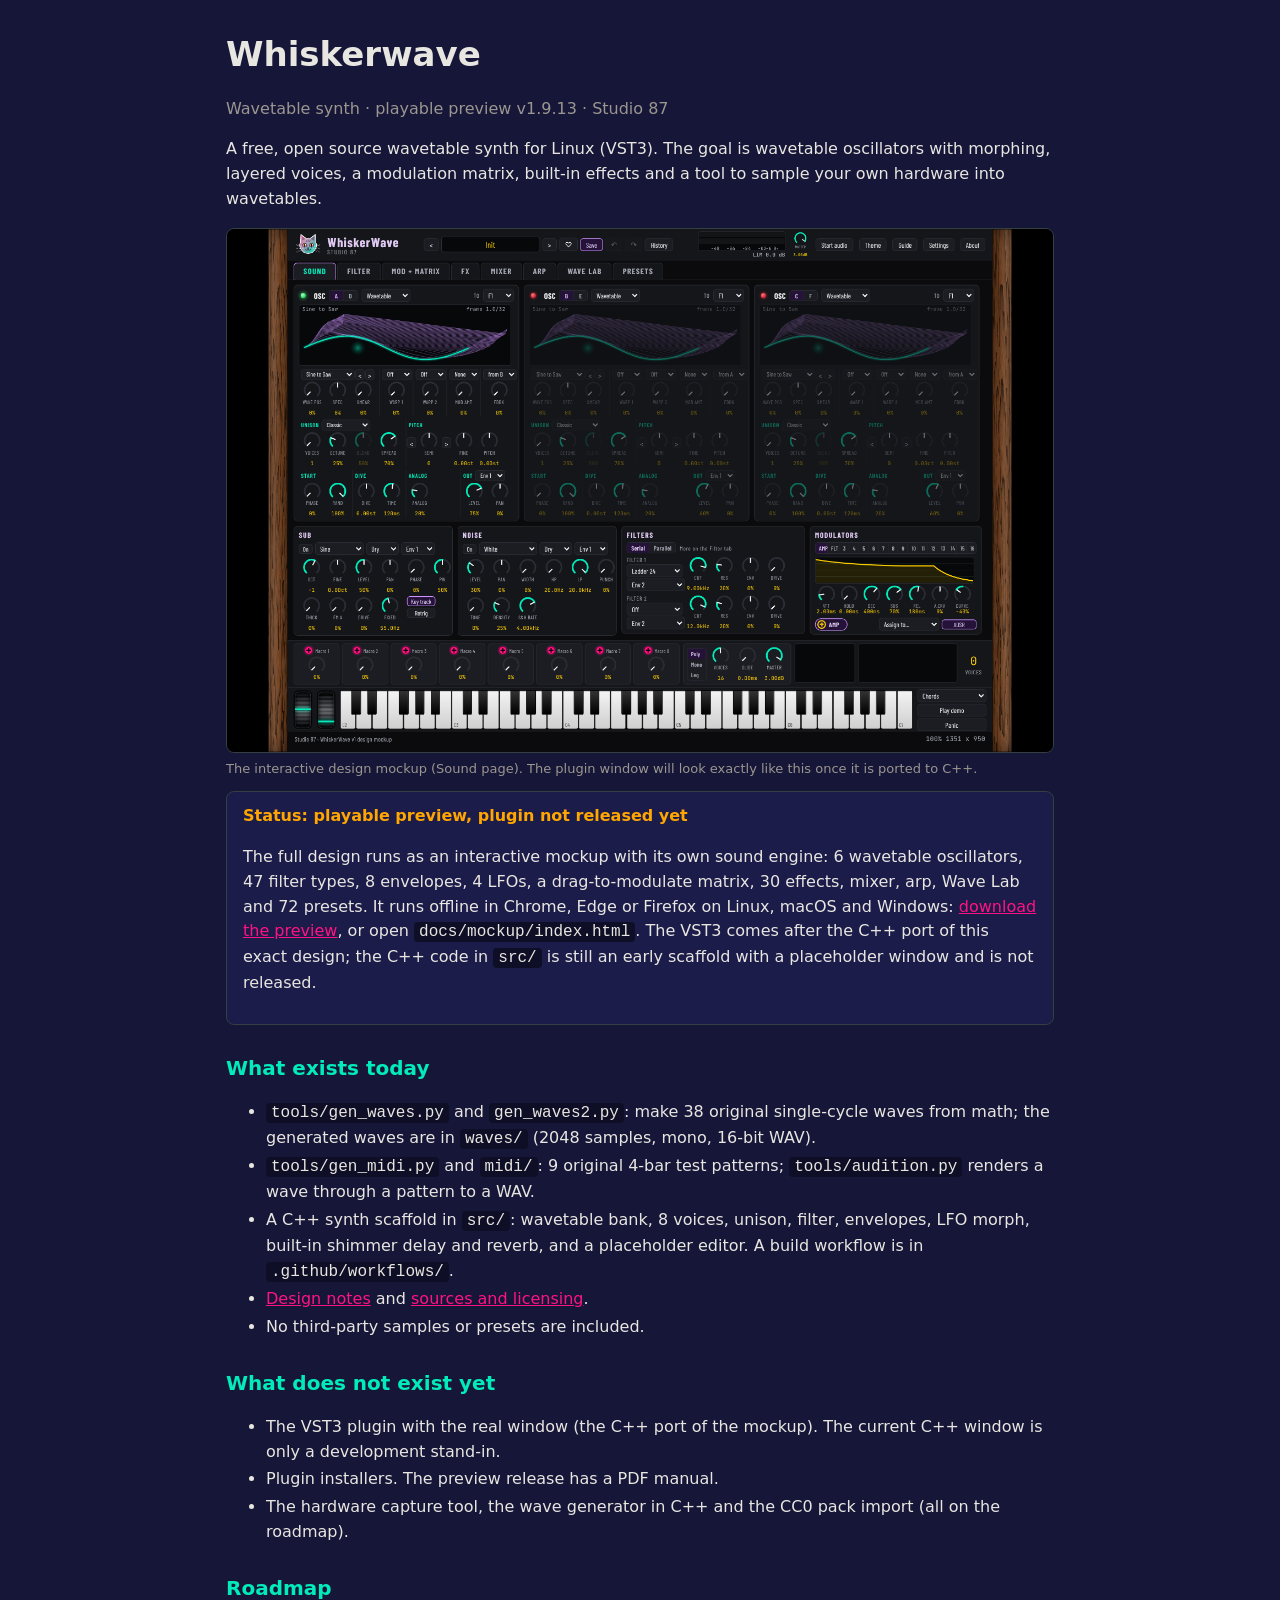
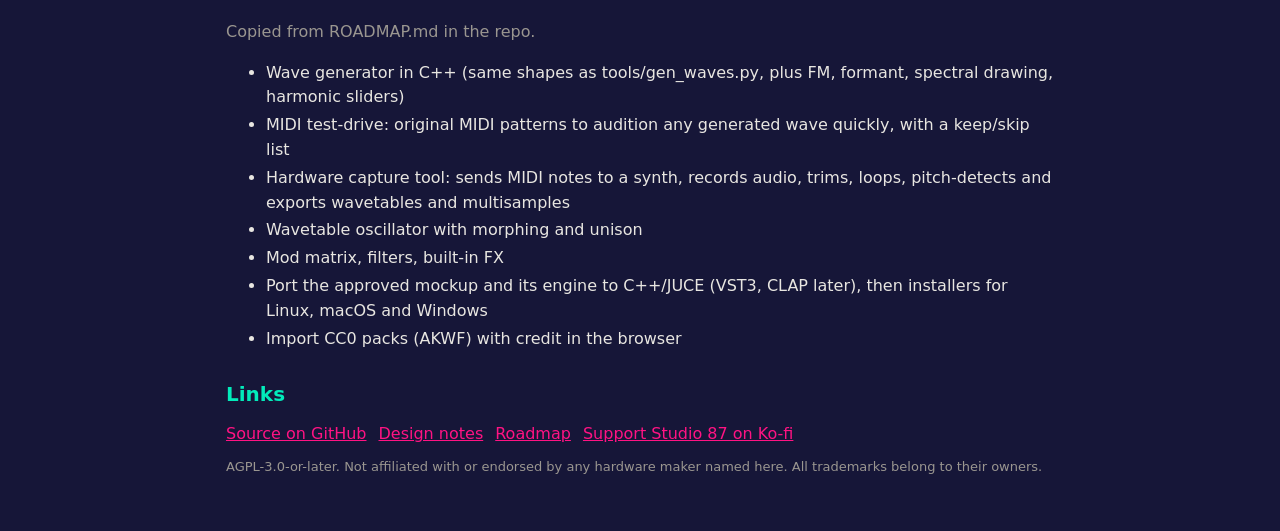
==== commit 118560e5: "README and page: 72 presets Co-Authored-By: Claude Sonnet 5.5 <noreply@anthropic.com> Claude-Session" ====
--- a/docs/index.html
+++ b/docs/index.html
@@ -20,7 +20,7 @@
 <p>A free, open source wavetable synth for Linux (VST3). The goal is wavetable oscillators with morphing, layered voices, a modulation matrix, built-in effects and a tool to sample your own hardware into wavetables.</p>
 <img class="shot" src="screenshot.png" alt="WhiskerWave mockup, Sound page">
 <div class="cap">The interactive design mockup (Sound page). The plugin window will look exactly like this once it is ported to C++.</div>
-<div class="box"><b>Status: playable preview, plugin not released yet</b><p>The full design runs as an interactive mockup with its own sound engine: 6 wavetable oscillators, 47 filter types, 8 envelopes, 4 LFOs, a drag-to-modulate matrix, 30 effects, mixer, arp, Wave Lab and 71 presets. It runs offline in Chrome, Edge or Firefox on Linux, macOS and Windows: <a href="https://github.com/SpeakingColors/whiskerwave-vst/releases/tag/v1.9.13-preview">download the preview</a>, or open <code>docs/mockup/index.html</code>. The VST3 comes after the C++ port of this exact design; the C++ code in <code>src/</code> is still an early scaffold with a placeholder window and is not released.</p></div>
+<div class="box"><b>Status: playable preview, plugin not released yet</b><p>The full design runs as an interactive mockup with its own sound engine: 6 wavetable oscillators, 47 filter types, 8 envelopes, 4 LFOs, a drag-to-modulate matrix, 30 effects, mixer, arp, Wave Lab and 72 presets. It runs offline in Chrome, Edge or Firefox on Linux, macOS and Windows: <a href="https://github.com/SpeakingColors/whiskerwave-vst/releases/tag/v1.9.13-preview">download the preview</a>, or open <code>docs/mockup/index.html</code>. The VST3 comes after the C++ port of this exact design; the C++ code in <code>src/</code> is still an early scaffold with a placeholder window and is not released.</p></div>
 <h2>What exists today</h2><ul><li><code>tools/gen_waves.py</code> and <code>gen_waves2.py</code>: make 38 original single-cycle waves from math; the generated waves are in <code>waves/</code> (2048 samples, mono, 16-bit WAV).</li><li><code>tools/gen_midi.py</code> and <code>midi/</code>: 9 original 4-bar test patterns; <code>tools/audition.py</code> renders a wave through a pattern to a WAV.</li><li>A C++ synth scaffold in <code>src/</code>: wavetable bank, 8 voices, unison, filter, envelopes, LFO morph, built-in shimmer delay and reverb, and a placeholder editor. A build workflow is in <code>.github/workflows/</code>.</li><li><a href="https://github.com/SpeakingColors/whiskerwave-vst/blob/main/docs/DESIGN.md">Design notes</a> and <a href="https://github.com/SpeakingColors/whiskerwave-vst/blob/main/docs/SOURCES.md">sources and licensing</a>.</li><li>No third-party samples or presets are included.</li></ul>
 <h2>What does not exist yet</h2><ul><li>The VST3 plugin with the real window (the C++ port of the mockup). The current C++ window is only a development stand-in.</li><li>Plugin installers. The preview release has a PDF manual.</li><li>The hardware capture tool, the wave generator in C++ and the CC0 pack import (all on the roadmap).</li></ul>
 <h2>Roadmap</h2><p class="muted">Copied from ROADMAP.md in the repo.</p><ul><li>Wave generator in C++ (same shapes as tools/gen_waves.py, plus FM, formant, spectral drawing, harmonic sliders)</li><li>MIDI test-drive: original MIDI patterns to audition any generated wave quickly, with a keep/skip list</li><li>Hardware capture tool: sends MIDI notes to a synth, records audio, trims, loops, pitch-detects and exports wavetables and multisamples</li><li>Wavetable oscillator with morphing and unison</li><li>Mod matrix, filters, built-in FX</li><li>Port the approved mockup and its engine to C++/JUCE (VST3, CLAP later), then installers for Linux, macOS and Windows</li><li>Import CC0 packs (AKWF) with credit in the browser</li></ul>
